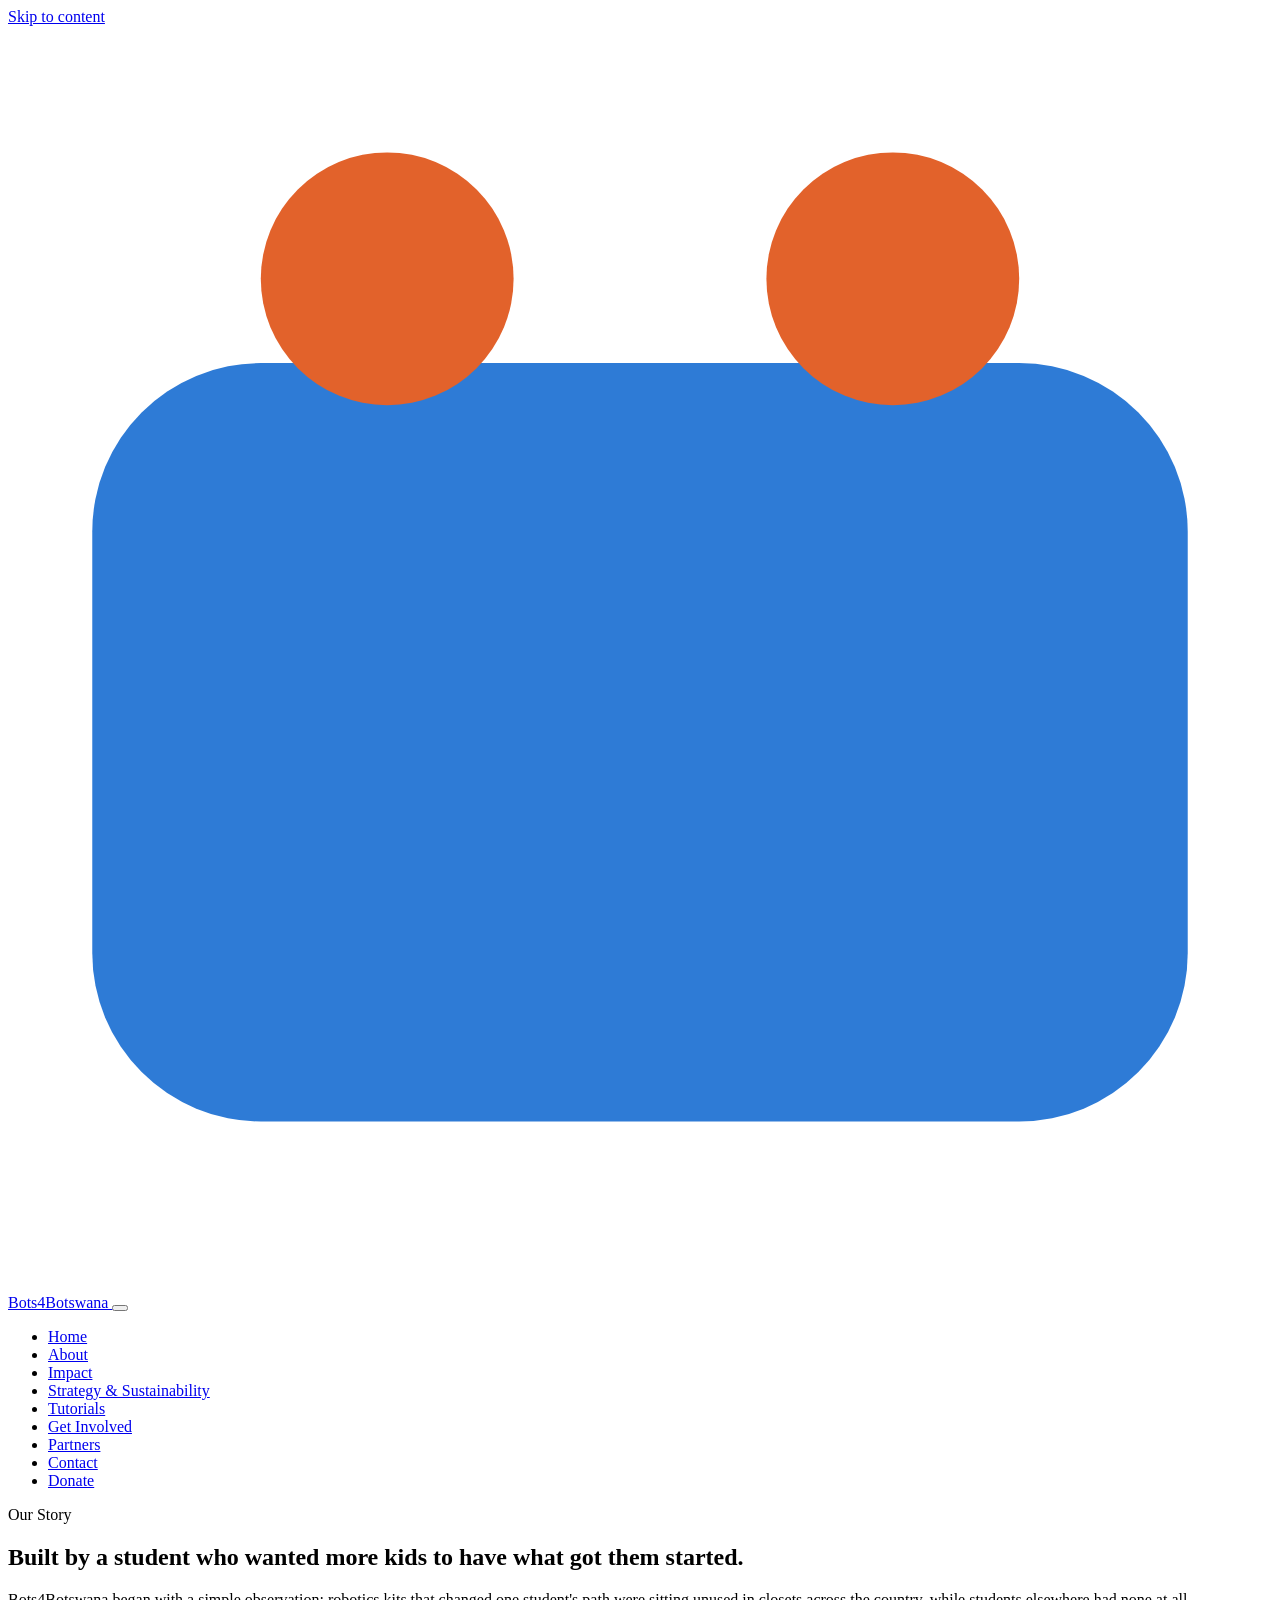
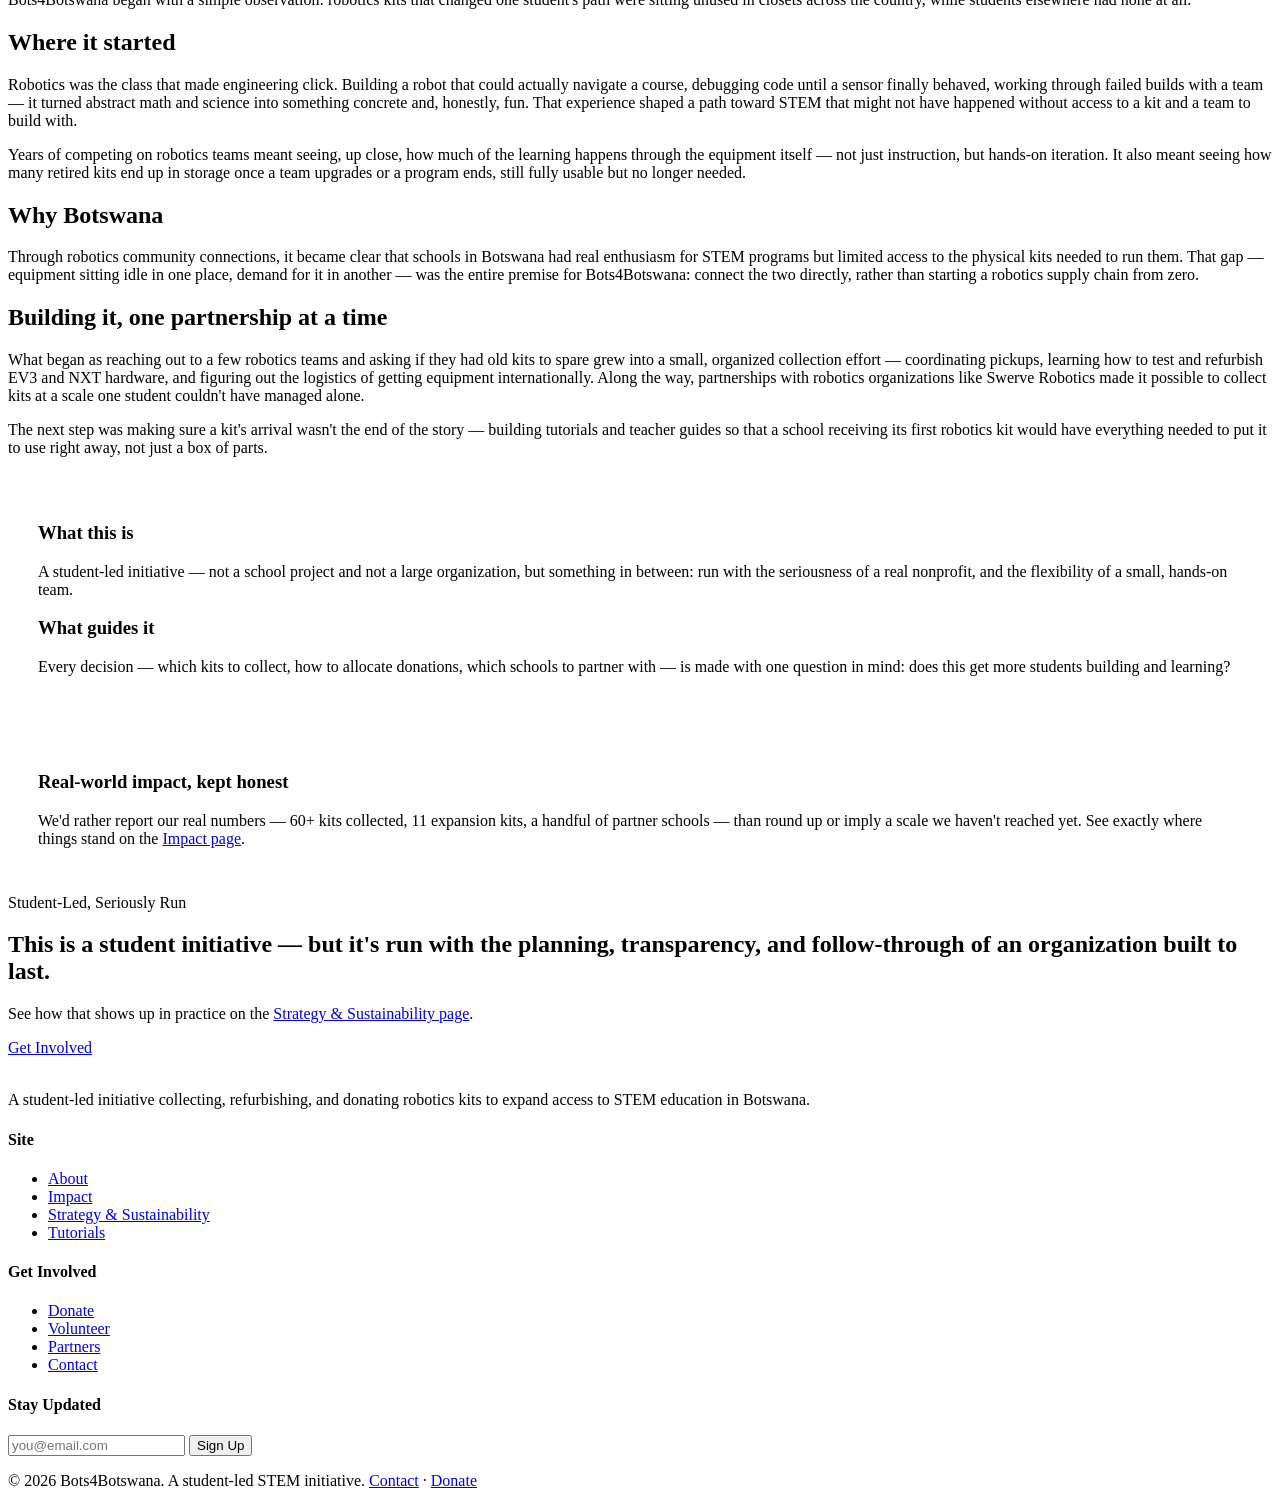
==== about.html @ ae0235b7 "Add files via upload Take two, extracted" ====
<!DOCTYPE html>
<html lang="en">
<head>
<meta charset="UTF-8">
<meta name="viewport" content="width=device-width, initial-scale=1.0">
<title>About — Bots4Botswana</title>
<meta name="description" content="The story behind Bots4Botswana — a student-led initiative bringing robotics education to Botswana.">
<link rel="preconnect" href="https://fonts.googleapis.com">
<link href="https://fonts.googleapis.com/css2?family=Space+Grotesk:wght@500;600;700&family=Inter:wght@400;500;600;700&family=IBM+Plex+Mono:wght@500;600&display=swap" rel="stylesheet">
<link rel="stylesheet" href="css/styles.css">
</head>
<body>
<a href="#main" class="skip-link">Skip to content</a>
<header class="site-header">
  <nav class="nav" aria-label="Primary">
    <a href="index.html" class="brand">
      <svg class="brand-mark" viewBox="0 0 30 30" fill="none" xmlns="http://www.w3.org/2000/svg" aria-hidden="true">
        <rect x="2" y="8" width="26" height="18" rx="4" fill="#2E7BD6"/>
        <circle cx="9" cy="6" r="3" fill="#E2622B"/>
        <circle cx="21" cy="6" r="3" fill="#E2622B"/>
      </svg>
      Bots4Botswana
    </a>
    <button class="nav-toggle" aria-label="Toggle navigation" aria-expanded="false"><span></span></button>
    <ul class="nav-links">
      <li><a href="index.html">Home</a></li>
      <li><a href="about.html">About</a></li>
      <li><a href="impact.html">Impact</a></li>
      <li><a href="strategy.html">Strategy &amp; Sustainability</a></li>
      <li><a href="tutorials.html">Tutorials</a></li>
      <li><a href="get-involved.html">Get Involved</a></li>
      <li><a href="partners.html">Partners</a></li>
      <li><a href="contact.html">Contact</a></li>
      <li class="nav-cta"><a href="get-involved.html#donate" class="btn btn-primary btn-sm">Donate</a></li>
    </ul>
  </nav>
</header>

<main id="main">

<section class="page-hero">
  <div class="container">
    <div class="eyebrow on-dark">Our Story</div>
    <h1>Built by a student who wanted more kids to have what got them started.</h1>
    <p class="lead">Bots4Botswana began with a simple observation: robotics kits that changed one student's path were sitting unused in closets across the country, while students elsewhere had none at all.</p>
  </div>
</section>

<section>
  <div class="container grid grid-2" style="align-items:flex-start; gap:56px;">
    <div class="reveal">
      <h2>Where it started</h2>
      <p>Robotics was the class that made engineering click. Building a robot that could actually navigate a course, debugging code until a sensor finally behaved, working through failed builds with a team — it turned abstract math and science into something concrete and, honestly, fun. That experience shaped a path toward STEM that might not have happened without access to a kit and a team to build with.</p>
      <p>Years of competing on robotics teams meant seeing, up close, how much of the learning happens through the equipment itself — not just instruction, but hands-on iteration. It also meant seeing how many retired kits end up in storage once a team upgrades or a program ends, still fully usable but no longer needed.</p>
      <h2 class="mt-40">Why Botswana</h2>
      <p>Through robotics community connections, it became clear that schools in Botswana had real enthusiasm for STEM programs but limited access to the physical kits needed to run them. That gap — equipment sitting idle in one place, demand for it in another — was the entire premise for Bots4Botswana: connect the two directly, rather than starting a robotics supply chain from zero.</p>
      <h2 class="mt-40">Building it, one partnership at a time</h2>
      <p>What began as reaching out to a few robotics teams and asking if they had old kits to spare grew into a small, organized collection effort — coordinating pickups, learning how to test and refurbish EV3 and NXT hardware, and figuring out the logistics of getting equipment internationally. Along the way, partnerships with robotics organizations like Swerve Robotics made it possible to collect kits at a scale one student couldn't have managed alone.</p>
      <p>The next step was making sure a kit's arrival wasn't the end of the story — building tutorials and teacher guides so that a school receiving its first robotics kit would have everything needed to put it to use right away, not just a box of parts.</p>
    </div>
    <div class="reveal reveal-2">
      <div class="card" style="padding:30px;">
        <h3>What this is</h3>
        <p class="small">A student-led initiative — not a school project and not a large organization, but something in between: run with the seriousness of a real nonprofit, and the flexibility of a small, hands-on team.</p>
        <div class="trace-divider mt-16" style="margin-bottom:16px;"></div>
        <h3>What guides it</h3>
        <p class="small">Every decision — which kits to collect, how to allocate donations, which schools to partner with — is made with one question in mind: does this get more students building and learning?</p>
      </div>
      <div class="card mt-24" style="padding:30px;">
        <h3>Real-world impact, kept honest</h3>
        <p class="small">We'd rather report our real numbers — 60+ kits collected, 11 expansion kits, a handful of partner schools — than round up or imply a scale we haven't reached yet. See exactly where things stand on the <a href="impact.html">Impact page</a>.</p>
      </div>
    </div>
  </div>
</section>

<section class="section-dim">
  <div class="container text-center reveal">
    <div class="eyebrow" style="justify-content:center;">Student-Led, Seriously Run</div>
    <h2 class="max-w-md mx-auto">This is a student initiative — but it's run with the planning, transparency, and follow-through of an organization built to last.</h2>
    <p class="max-w-sm mx-auto">See how that shows up in practice on the <a href="strategy.html">Strategy &amp; Sustainability page</a>.</p>
    <a href="get-involved.html" class="btn btn-primary mt-16">Get Involved</a>
  </div>
</section>

</main>

<footer class="site-footer">
  <div class="container">
    <div class="footer-grid">
      <div>
        <div class="brand" style="color:#fff; margin-bottom:10px;">Bots4Botswana</div>
        <p class="small">A student-led initiative collecting, refurbishing, and donating robotics kits to expand access to STEM education in Botswana.</p>
      </div>
      <div>
        <h4>Site</h4>
        <ul>
          <li><a href="about.html">About</a></li>
          <li><a href="impact.html">Impact</a></li>
          <li><a href="strategy.html">Strategy &amp; Sustainability</a></li>
          <li><a href="tutorials.html">Tutorials</a></li>
        </ul>
      </div>
      <div>
        <h4>Get Involved</h4>
        <ul>
          <li><a href="get-involved.html#donate">Donate</a></li>
          <li><a href="get-involved.html#volunteer">Volunteer</a></li>
          <li><a href="partners.html">Partners</a></li>
          <li><a href="contact.html">Contact</a></li>
        </ul>
      </div>
      <div>
        <h4>Stay Updated</h4>
        <form data-demo-form>
          <div class="newsletter-row">
            <input type="email" placeholder="you@email.com" required aria-label="Email address">
            <button class="btn btn-primary btn-sm" type="submit">Sign Up</button>
          </div>
          <p class="form-note small mt-8"></p>
        </form>
      </div>
    </div>
    <div class="footer-bottom">
      <span>© 2026 Bots4Botswana. A student-led STEM initiative.</span>
      <span><a href="contact.html">Contact</a> · <a href="get-involved.html">Donate</a></span>
    </div>
  </div>
</footer>
<script src="js/main.js"></script>
</body>
</html>
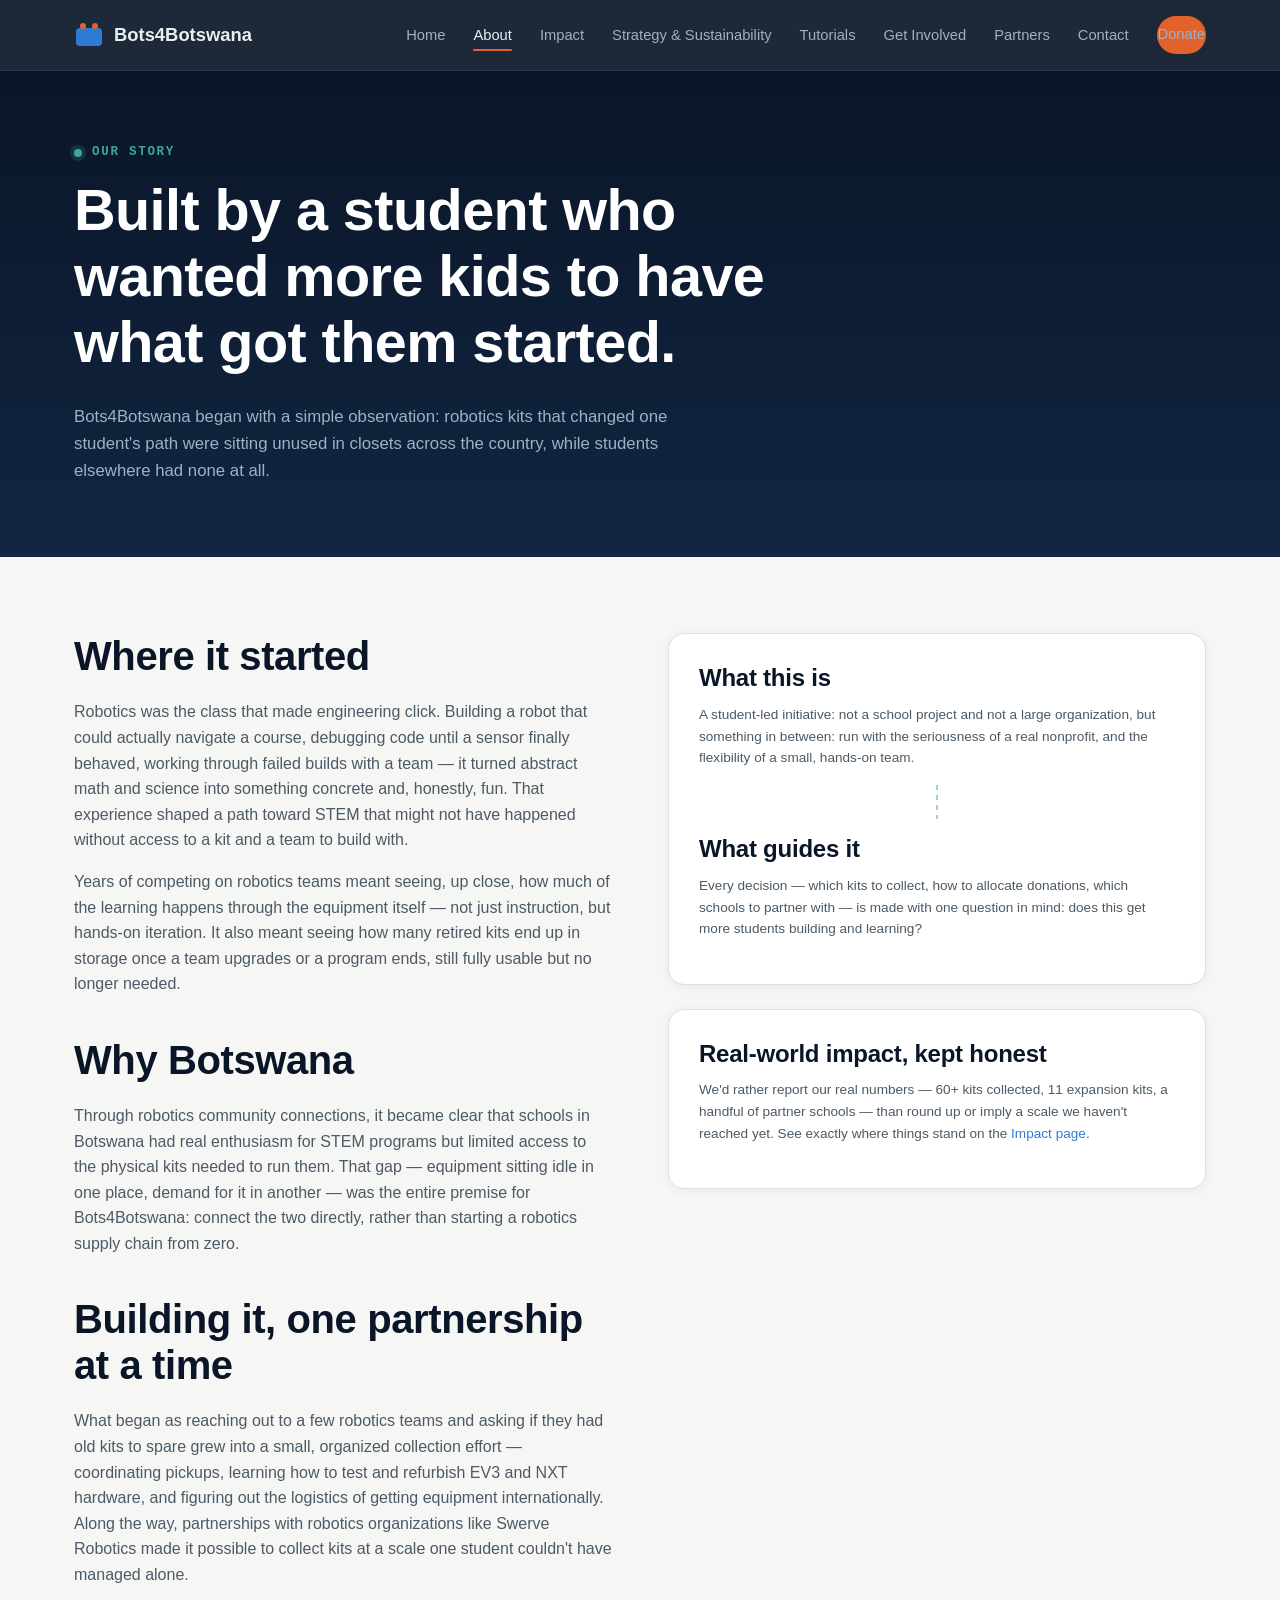
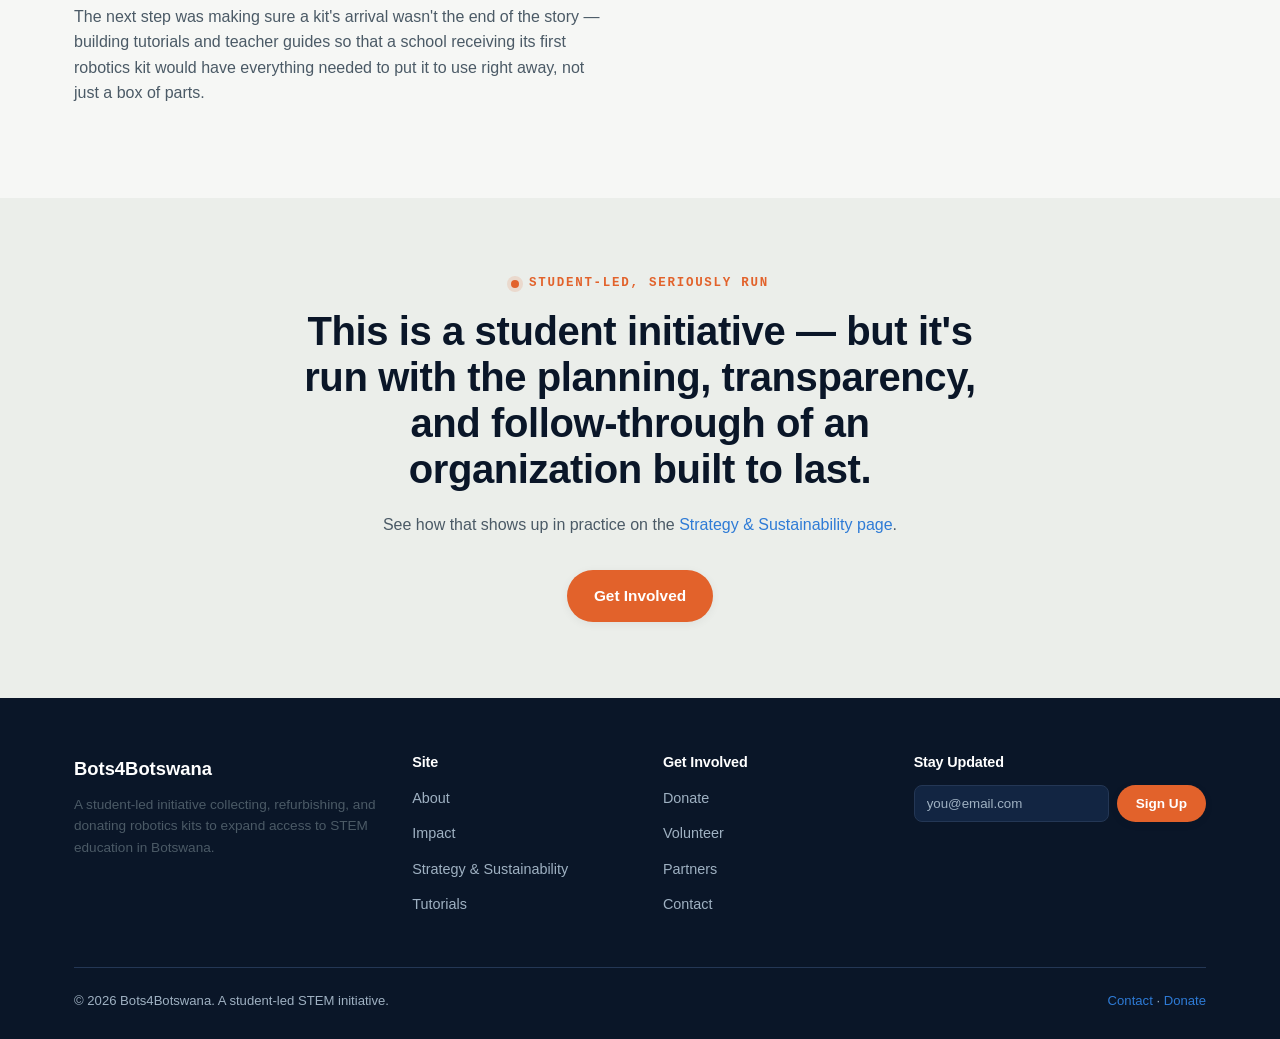
==== commit f730286d: "Update about.html" ====
--- a/about.html
+++ b/about.html
@@ -61,7 +61,7 @@
     <div class="reveal reveal-2">
       <div class="card" style="padding:30px;">
         <h3>What this is</h3>
-        <p class="small">A student-led initiative — not a school project and not a large organization, but something in between: run with the seriousness of a real nonprofit, and the flexibility of a small, hands-on team.</p>
+        <p class="small">A student-led initiative: not a school project and not a large organization, but something in between: run with the seriousness of a real nonprofit, and the flexibility of a small, hands-on team.</p>
         <div class="trace-divider mt-16" style="margin-bottom:16px;"></div>
         <h3>What guides it</h3>
         <p class="small">Every decision — which kits to collect, how to allocate donations, which schools to partner with — is made with one question in mind: does this get more students building and learning?</p>
--- a/css/styles.css
+++ b/css/styles.css
@@ -0,0 +1,502 @@
+/* =========================================================
+   Bots4Botswana — Design System
+   Signature element: "The Trace" — a dashed circuit-trace
+   line with solder-point nodes that physically represents
+   a kit's journey from collection to a student's hands.
+   ========================================================= */
+
+:root{
+  /* --- Color tokens --- */
+  --ink:        #0A1628;   /* deep navy — dark sections / header */
+  --ink-soft:   #122542;   /* lighter navy panel */
+  --paper:      #F6F7F5;   /* cool off-white — main background */
+  --paper-dim:  #EBEEEA;   /* subtle section tint */
+  --blue:       #1B4E8C;   /* Botswana-flag deep blue — brand primary */
+  --blue-bright:#2E7BD6;   /* interactive / links / buttons */
+  --orange:     #E2622B;   /* circuit-solder accent — primary CTA */
+  --orange-dark:#C24E1E;
+  --gold:       #CE9B3F;   /* savanna gold — used sparingly */
+  --trace:      #3FA796;   /* circuit-trace teal — signature line, success */
+  --text:       #16202B;
+  --text-soft:  #4B5A66;
+  --text-inverse: #E9EEF2;
+  --text-inverse-soft: #9FB1C2;
+  --white:      #FFFFFF;
+  --border:     #DCE1DC;
+  --border-dark:#243755;
+
+  /* --- Type --- */
+  --font-display: 'Space Grotesk', sans-serif;
+  --font-body: 'Inter', sans-serif;
+  --font-mono: 'IBM Plex Mono', monospace;
+
+  /* --- Radii & shadow --- */
+  --r-sm: 8px;
+  --r-md: 16px;
+  --r-lg: 28px;
+  --shadow-sm: 0 2px 10px rgba(10,22,40,0.06);
+  --shadow-md: 0 12px 32px rgba(10,22,40,0.10);
+  --shadow-lg: 0 24px 60px rgba(10,22,40,0.16);
+
+  --maxw: 1180px;
+}
+
+*,*::before,*::after{ box-sizing:border-box; }
+html{ scroll-behavior:smooth; }
+@media (prefers-reduced-motion: reduce){
+  html{ scroll-behavior:auto; }
+  *{ animation-duration:0.001ms !important; animation-iteration-count:1 !important; transition-duration:0.001ms !important; }
+}
+
+body{
+  margin:0;
+  font-family: var(--font-body);
+  color: var(--text);
+  background: var(--paper);
+  line-height:1.6;
+  -webkit-font-smoothing:antialiased;
+}
+
+h1,h2,h3,h4{
+  font-family: var(--font-display);
+  color: var(--ink);
+  line-height:1.15;
+  margin:0 0 0.5em;
+  letter-spacing:-0.01em;
+}
+h1{ font-size: clamp(2.2rem, 5vw, 3.6rem); }
+h2{ font-size: clamp(1.7rem, 3.4vw, 2.5rem); }
+h3{ font-size: clamp(1.2rem, 2vw, 1.5rem); }
+p{ margin:0 0 1em; color: var(--text-soft); }
+a{ color: var(--blue-bright); text-decoration:none; }
+img,svg{ max-width:100%; display:block; }
+
+.container{ max-width: var(--maxw); margin:0 auto; padding:0 24px; }
+
+.eyebrow{
+  font-family: var(--font-mono);
+  font-size: 0.78rem;
+  letter-spacing: 0.14em;
+  text-transform: uppercase;
+  color: var(--orange);
+  display:flex;
+  align-items:center;
+  gap:10px;
+  margin-bottom:14px;
+  font-weight:600;
+}
+.eyebrow::before{
+  content:"";
+  width:8px; height:8px; border-radius:50%;
+  background: var(--orange);
+  box-shadow: 0 0 0 4px rgba(226,98,43,0.15);
+}
+.eyebrow.on-dark{ color: var(--trace); }
+.eyebrow.on-dark::before{ background: var(--trace); box-shadow: 0 0 0 4px rgba(63,167,150,0.18); }
+
+/* =========================================================
+   HEADER / NAV
+   ========================================================= */
+.site-header{
+  position: sticky; top:0; z-index:100;
+  background: rgba(10,22,40,0.92);
+  backdrop-filter: blur(10px);
+  border-bottom: 1px solid var(--border-dark);
+}
+.nav{
+  display:flex; align-items:center; justify-content:space-between;
+  padding: 16px 24px;
+  max-width: var(--maxw); margin:0 auto;
+}
+.brand{
+  display:flex; align-items:center; gap:10px;
+  font-family: var(--font-display);
+  font-weight:700; font-size:1.15rem;
+  color: var(--text-inverse);
+}
+.brand-mark{ width:30px; height:30px; flex-shrink:0; }
+.nav-links{
+  display:flex; align-items:center; gap:28px;
+  list-style:none; margin:0; padding:0;
+}
+.nav-links a{
+  font-size:0.92rem; color: var(--text-inverse-soft);
+  font-weight:500;
+  position:relative;
+  padding:6px 0;
+  transition: color 0.2s ease;
+}
+.nav-links a:hover, .nav-links a.active{ color: var(--text-inverse); }
+.nav-links a.active::after{
+  content:""; position:absolute; left:0; right:0; bottom:-2px; height:2px;
+  background: var(--orange); border-radius:2px;
+}
+.nav-cta{
+  display:inline-flex; align-items:center; gap:8px;
+}
+.nav-toggle{
+  display:none; background:none; border:none; cursor:pointer;
+  width:34px; height:34px; position:relative;
+}
+.nav-toggle span, .nav-toggle span::before, .nav-toggle span::after{
+  content:""; position:absolute; left:6px; right:6px; height:2px; background:var(--text-inverse);
+  transition: transform 0.25s ease, opacity 0.25s ease;
+}
+.nav-toggle span{ top:16px; }
+.nav-toggle span::before{ top:-8px; }
+.nav-toggle span::after{ top:8px; }
+.nav-toggle.open span{ background:transparent; }
+.nav-toggle.open span::before{ transform: translateY(8px) rotate(45deg); }
+.nav-toggle.open span::after{ transform: translateY(-8px) rotate(-45deg); }
+
+@media (max-width: 860px){
+  .nav-links{
+    position:fixed; inset:64px 0 0 0; background: var(--ink);
+    flex-direction:column; align-items:flex-start; gap:0;
+    padding: 20px 24px; transform: translateY(-110%); transition: transform 0.3s ease;
+    border-top:1px solid var(--border-dark);
+  }
+  .nav-links.open{ transform: translateY(0); }
+  .nav-links li{ width:100%; border-bottom:1px solid var(--border-dark); }
+  .nav-links a{ display:block; padding:14px 0; }
+  .nav-toggle{ display:block; }
+}
+
+/* =========================================================
+   BUTTONS
+   ========================================================= */
+.btn{
+  display:inline-flex; align-items:center; justify-content:center; gap:8px;
+  font-family: var(--font-body);
+  font-weight:600; font-size:0.96rem;
+  padding: 13px 26px; border-radius: 999px;
+  border:1px solid transparent; cursor:pointer;
+  transition: transform 0.18s ease, box-shadow 0.18s ease, background 0.18s ease, color 0.18s ease;
+  white-space:nowrap;
+}
+.btn-primary{ background: var(--orange); color:#fff; box-shadow: var(--shadow-sm); }
+.btn-primary:hover{ background: var(--orange-dark); transform: translateY(-2px); box-shadow: var(--shadow-md); }
+.btn-ghost{ background: transparent; color: var(--text-inverse); border-color: rgba(233,238,242,0.35); }
+.btn-ghost:hover{ background: rgba(233,238,242,0.08); border-color: rgba(233,238,242,0.6); }
+.btn-outline{ background:transparent; color:var(--blue); border-color: var(--blue); }
+.btn-outline:hover{ background: var(--blue); color:#fff; transform: translateY(-2px); }
+.btn-block{ width:100%; }
+.btn-sm{ padding:9px 18px; font-size:0.85rem; }
+
+/* =========================================================
+   HERO
+   ========================================================= */
+.hero{
+  background: linear-gradient(180deg, var(--ink) 0%, var(--ink-soft) 100%);
+  color: var(--text-inverse);
+  padding: 84px 0 60px;
+  position:relative; overflow:hidden;
+}
+.hero-grid{
+  display:grid; grid-template-columns: 1.05fr 0.95fr; gap:48px; align-items:center;
+}
+.hero h1{ color:#fff; }
+.hero p.lead{ color: var(--text-inverse-soft); font-size:1.08rem; max-width:520px; }
+.hero-actions{ display:flex; gap:14px; margin-top:28px; flex-wrap:wrap; }
+.hero-art{ position:relative; }
+@media (max-width: 900px){
+  .hero-grid{ grid-template-columns:1fr; }
+  .hero-art{ order:-1; }
+}
+
+.page-hero{
+  background: linear-gradient(180deg, var(--ink) 0%, var(--ink-soft) 100%);
+  color:var(--text-inverse);
+  padding: 72px 0 56px;
+}
+.page-hero h1{ color:#fff; max-width:760px; }
+.page-hero p.lead{ color:var(--text-inverse-soft); max-width:620px; font-size:1.05rem; }
+
+/* =========================================================
+   THE TRACE — signature circuit-trace connector
+   ========================================================= */
+.trace-rail{
+  position:relative;
+  padding-left: 46px;
+}
+.trace-rail::before{
+  content:"";
+  position:absolute; left:14px; top:6px; bottom:6px; width:2px;
+  background-image: linear-gradient(var(--trace) 60%, transparent 0%);
+  background-size: 2px 12px;
+  background-repeat: repeat-y;
+  opacity:0.55;
+}
+.trace-node{
+  position:relative; margin-bottom:34px;
+}
+.trace-node:last-child{ margin-bottom:0; }
+.trace-node::before{
+  content:"";
+  position:absolute; left:-46px; top:4px;
+  width:14px; height:14px; border-radius:50%;
+  background: var(--paper);
+  border:3px solid var(--trace);
+  box-shadow: 0 0 0 4px rgba(63,167,150,0.14);
+}
+.trace-node.dark::before{ background: var(--ink-soft); }
+.trace-node h3{ margin-bottom:4px; }
+.trace-node .step-tag{
+  font-family: var(--font-mono); font-size:0.72rem; letter-spacing:0.1em;
+  color: var(--trace); text-transform:uppercase; font-weight:600;
+}
+
+/* small inline trace divider (used between sections) */
+.trace-divider{
+  height:34px; margin:0 auto; width:2px;
+  background-image: linear-gradient(var(--trace) 55%, transparent 0%);
+  background-size: 2px 10px; background-repeat: repeat-y;
+  opacity:0.5;
+}
+
+/* =========================================================
+   SECTIONS
+   ========================================================= */
+section{ padding: 76px 0; }
+.section-dark{ background: var(--ink); color: var(--text-inverse); }
+.section-dark h2, .section-dark h3{ color:#fff; }
+.section-dark p{ color: var(--text-inverse-soft); }
+.section-dim{ background: var(--paper-dim); }
+.section-head{ max-width:680px; margin-bottom:44px; }
+.section-head.center{ margin-left:auto; margin-right:auto; text-align:center; }
+
+/* =========================================================
+   CARDS
+   ========================================================= */
+.card{
+  background:#fff; border:1px solid var(--border); border-radius: var(--r-md);
+  padding: 28px; box-shadow: var(--shadow-sm);
+  transition: transform 0.25s ease, box-shadow 0.25s ease;
+}
+.card:hover{ transform: translateY(-4px); box-shadow: var(--shadow-md); }
+.card-dark{ background: var(--ink-soft); border-color: var(--border-dark); }
+
+.grid{ display:grid; gap:24px; }
+.grid-2{ grid-template-columns: repeat(2, 1fr); }
+.grid-3{ grid-template-columns: repeat(3, 1fr); }
+.grid-4{ grid-template-columns: repeat(4, 1fr); }
+@media (max-width: 900px){
+  .grid-3, .grid-4{ grid-template-columns: repeat(2,1fr); }
+}
+@media (max-width: 600px){
+  .grid-2, .grid-3, .grid-4{ grid-template-columns: 1fr; }
+}
+
+/* =========================================================
+   STATS / ANIMATED COUNTERS
+   ========================================================= */
+.stat-card{
+  text-align:center; padding: 30px 20px;
+  background: var(--ink-soft); border:1px solid var(--border-dark);
+  border-radius: var(--r-md);
+}
+.stat-num{
+  font-family: var(--font-mono); font-weight:600;
+  font-size: clamp(2rem, 4vw, 2.6rem);
+  color: var(--trace);
+  display:block;
+}
+.stat-label{
+  font-size:0.86rem; color: var(--text-inverse-soft); margin-top:6px;
+}
+
+.dashboard-card{
+  background:#fff; border:1px solid var(--border); border-radius: var(--r-md);
+  padding:24px; text-align:left; box-shadow: var(--shadow-sm);
+}
+.dashboard-card .stat-num{ color: var(--blue); }
+.dashboard-card .stat-label{ color: var(--text-soft); }
+.dashboard-card .stat-note{ font-size:0.78rem; color:var(--text-soft); opacity:0.75; font-family:var(--font-mono); }
+
+/* =========================================================
+   PROGRESS BAR
+   ========================================================= */
+.progress-wrap{
+  background:#fff; border:1px solid var(--border); border-radius: var(--r-lg);
+  padding: 32px; box-shadow: var(--shadow-sm);
+}
+.progress-top{ display:flex; justify-content:space-between; align-items:baseline; margin-bottom:14px; flex-wrap:wrap; gap:8px; }
+.progress-top .amount{ font-family:var(--font-mono); font-size:1.6rem; font-weight:600; color:var(--ink); }
+.progress-top .goal{ font-family:var(--font-mono); color:var(--text-soft); font-size:0.95rem; }
+.progress-track{
+  height:14px; border-radius:999px; background: var(--paper-dim); overflow:hidden;
+  border:1px solid var(--border);
+}
+.progress-fill{
+  height:100%; border-radius:999px;
+  background: linear-gradient(90deg, var(--orange), var(--gold));
+  width:0%; transition: width 1.4s cubic-bezier(.2,.8,.2,1);
+}
+.progress-meta{ display:flex; justify-content:space-between; margin-top:10px; font-size:0.82rem; color:var(--text-soft); }
+
+/* =========================================================
+   ROUTE MAP (USA -> Botswana)
+   ========================================================= */
+.route-map{ position:relative; }
+.route-svg .route-path{
+  fill:none; stroke: var(--trace); stroke-width:2.5; stroke-dasharray:6 8;
+  stroke-linecap:round;
+  stroke-dashoffset:600;
+}
+.route-svg .route-path.animate{ animation: dash-flow 3.5s linear infinite; }
+@keyframes dash-flow{ to{ stroke-dashoffset:0; } }
+.route-node-label{ font-family: var(--font-mono); font-size:11px; fill: var(--text-inverse-soft); letter-spacing:0.06em; }
+.route-node-label.light{ fill: var(--text-soft); }
+
+/* =========================================================
+   TIMELINE / ROADMAP (Phase 1/2/3)
+   ========================================================= */
+.roadmap{ display:grid; grid-template-columns: repeat(3, 1fr); gap:24px; }
+@media (max-width: 860px){ .roadmap{ grid-template-columns:1fr; } }
+.phase-card{
+  border:1px solid var(--border); border-radius: var(--r-md); padding:26px;
+  background:#fff; position:relative; box-shadow: var(--shadow-sm);
+}
+.phase-tag{
+  font-family: var(--font-mono); font-size:0.75rem; letter-spacing:0.1em;
+  color: var(--blue); text-transform:uppercase; font-weight:700;
+  display:inline-block; margin-bottom:10px;
+}
+.phase-card ul{ margin:14px 0 0; padding-left:18px; color:var(--text-soft); }
+.phase-card li{ margin-bottom:6px; }
+
+/* =========================================================
+   FLOW DIAGRAM (Impact / Operational Model)
+   ========================================================= */
+.flow{
+  display:flex; flex-direction:column; align-items:center; gap:0;
+}
+.flow-step{
+  width:100%; max-width:520px;
+  background:#fff; border:1px solid var(--border); border-radius:var(--r-md);
+  padding:20px 24px; text-align:center; box-shadow: var(--shadow-sm);
+  position:relative;
+}
+.flow-step .step-num{
+  font-family:var(--font-mono); font-size:0.75rem; color:var(--orange); font-weight:700;
+}
+.flow-arrow{ height:32px; display:flex; align-items:center; justify-content:center; }
+.flow-arrow svg{ opacity:0.6; }
+
+/* =========================================================
+   TESTIMONIAL / QUOTE
+   ========================================================= */
+.quote-card{
+  border-left:3px solid var(--trace);
+  padding:18px 24px; background:#fff; border-radius: 0 var(--r-md) var(--r-md) 0;
+  box-shadow: var(--shadow-sm);
+}
+.quote-card p{ font-style:italic; color: var(--text); font-size:1.02rem; }
+.quote-attr{ font-family:var(--font-mono); font-size:0.82rem; color:var(--text-soft); }
+
+/* =========================================================
+   FORMS
+   ========================================================= */
+.form-field{ margin-bottom:18px; }
+.form-field label{
+  display:block; font-size:0.85rem; font-weight:600; color:var(--ink); margin-bottom:6px;
+}
+.form-field input, .form-field textarea, .form-field select{
+  width:100%; padding:12px 14px; border-radius:var(--r-sm); border:1px solid var(--border);
+  font-family:var(--font-body); font-size:0.95rem; background:#fff; color:var(--text);
+  transition: border-color 0.2s ease, box-shadow 0.2s ease;
+}
+.form-field input:focus, .form-field textarea:focus, .form-field select:focus{
+  outline:none; border-color: var(--blue-bright); box-shadow: 0 0 0 3px rgba(46,123,214,0.15);
+}
+.form-field textarea{ min-height:130px; resize:vertical; }
+
+/* =========================================================
+   TUTORIAL / RESOURCE CARDS
+   ========================================================= */
+.tag{
+  display:inline-block; font-family:var(--font-mono); font-size:0.72rem;
+  padding:4px 10px; border-radius:999px; background: var(--paper-dim); color:var(--blue);
+  border:1px solid var(--border); margin-right:6px; margin-bottom:6px;
+}
+.resource-card{ display:flex; flex-direction:column; height:100%; }
+.resource-card .resource-type{
+  font-family:var(--font-mono); font-size:0.72rem; color:var(--orange); letter-spacing:0.08em;
+  text-transform:uppercase; margin-bottom:10px; font-weight:700;
+}
+.resource-card h3{ margin-bottom:8px; }
+.resource-card .resource-link{ margin-top:auto; font-weight:600; font-size:0.9rem; }
+
+/* =========================================================
+   PARTNER / LOGO CARDS
+   ========================================================= */
+.logo-card{
+  display:flex; align-items:center; justify-content:center; height:110px;
+  border:1px solid var(--border); border-radius:var(--r-md); background:#fff;
+  padding:20px; font-family:var(--font-display); font-weight:700; color:var(--blue);
+  text-align:center;
+}
+.logo-card.empty{ color:var(--text-soft); font-family:var(--font-body); font-weight:500; font-size:0.85rem; border-style:dashed; }
+
+/* =========================================================
+   FOOTER
+   ========================================================= */
+.site-footer{ background: var(--ink); color: var(--text-inverse-soft); padding: 56px 0 28px; }
+.footer-grid{ display:grid; grid-template-columns: 1.4fr 1fr 1fr 1.2fr; gap:32px; }
+@media (max-width: 760px){ .footer-grid{ grid-template-columns: 1fr 1fr; } }
+.footer-grid h4{ color:#fff; font-size:0.9rem; margin-bottom:14px; }
+.footer-grid ul{ list-style:none; padding:0; margin:0; }
+.footer-grid li{ margin-bottom:10px; }
+.footer-grid a{ color: var(--text-inverse-soft); font-size:0.9rem; }
+.footer-grid a:hover{ color:#fff; }
+.footer-bottom{
+  border-top:1px solid var(--border-dark); margin-top:40px; padding-top:22px;
+  display:flex; justify-content:space-between; flex-wrap:wrap; gap:12px;
+  font-size:0.82rem;
+}
+.newsletter-row{ display:flex; gap:8px; margin-top:10px; }
+.newsletter-row input{
+  flex:1; padding:10px 12px; border-radius:var(--r-sm); border:1px solid var(--border-dark);
+  background: var(--ink-soft); color:#fff; font-family:var(--font-body);
+}
+.newsletter-row input::placeholder{ color: var(--text-inverse-soft); }
+
+/* =========================================================
+   REVEAL ANIMATIONS
+   ========================================================= */
+.reveal{ opacity:0; transform: translateY(22px); transition: opacity 0.7s ease, transform 0.7s ease; }
+.reveal.in{ opacity:1; transform:translateY(0); }
+.reveal-1{ transition-delay: 0.05s; }
+.reveal-2{ transition-delay: 0.15s; }
+.reveal-3{ transition-delay: 0.25s; }
+.reveal-4{ transition-delay: 0.35s; }
+
+/* =========================================================
+   MISC UTILITIES
+   ========================================================= */
+.flex{ display:flex; }
+.items-center{ align-items:center; }
+.justify-between{ justify-content:space-between; }
+.gap-8{ gap:8px; } .gap-12{ gap:12px; } .gap-16{ gap:16px; } .gap-24{ gap:24px; }
+.mt-0{ margin-top:0; } .mt-8{ margin-top:8px; } .mt-16{ margin-top:16px; } .mt-24{ margin-top:24px; } .mt-40{ margin-top:40px; }
+.mb-0{ margin-bottom:0; }
+.text-center{ text-align:center; }
+.small{ font-size:0.85rem; }
+.mono{ font-family:var(--font-mono); }
+.text-inverse{ color: var(--text-inverse); }
+.text-soft{ color: var(--text-soft); }
+.max-w-sm{ max-width:520px; }
+.max-w-md{ max-width:680px; }
+.max-w-lg{ max-width:820px; }
+.mx-auto{ margin-left:auto; margin-right:auto; }
+.badge-pill{
+  display:inline-flex; align-items:center; gap:8px;
+  background: rgba(63,167,150,0.12); color: var(--trace);
+  border:1px solid rgba(63,167,150,0.3);
+  padding:6px 14px; border-radius:999px; font-size:0.8rem; font-family:var(--font-mono);
+}
+.skip-link{
+  position:absolute; left:-999px; top:0; background:#fff; color:#000; padding:10px 16px;
+  z-index:1000; border-radius: 0 0 8px 0;
+}
+.skip-link:focus{ left:0; }
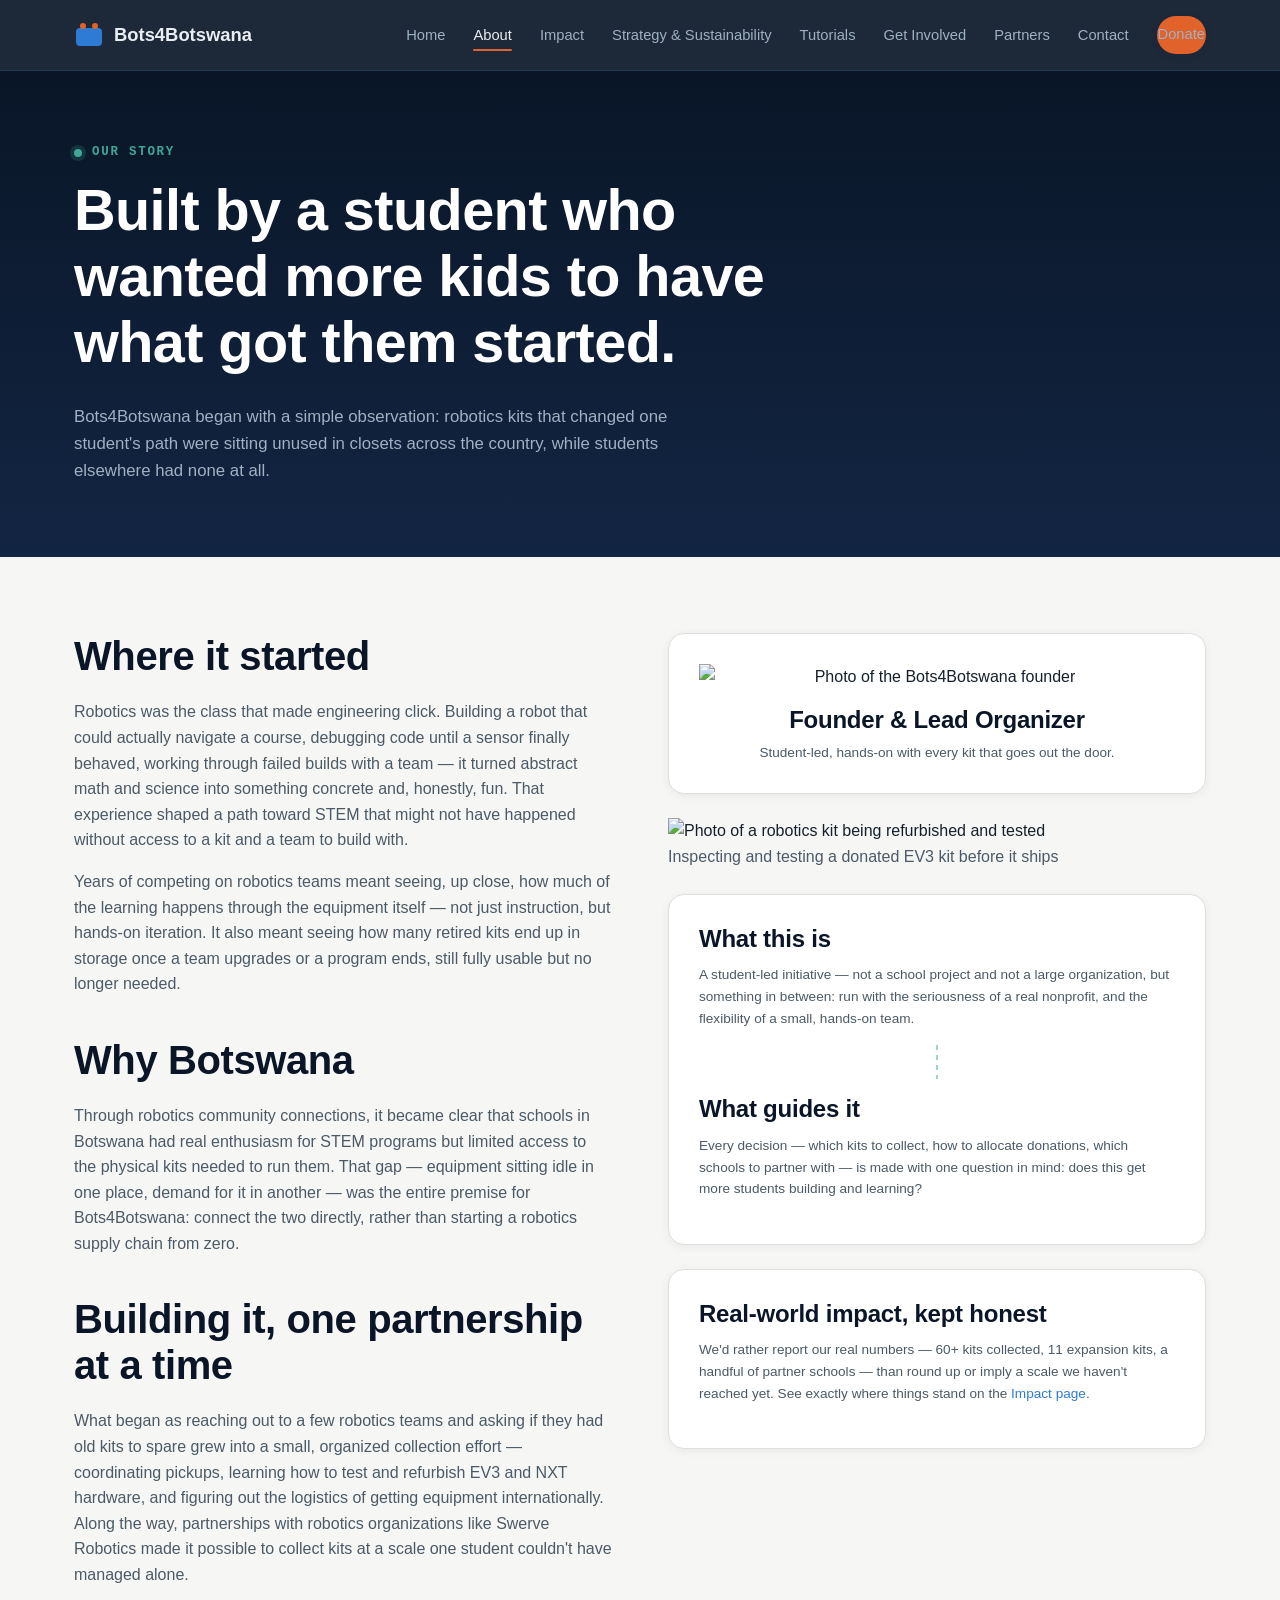
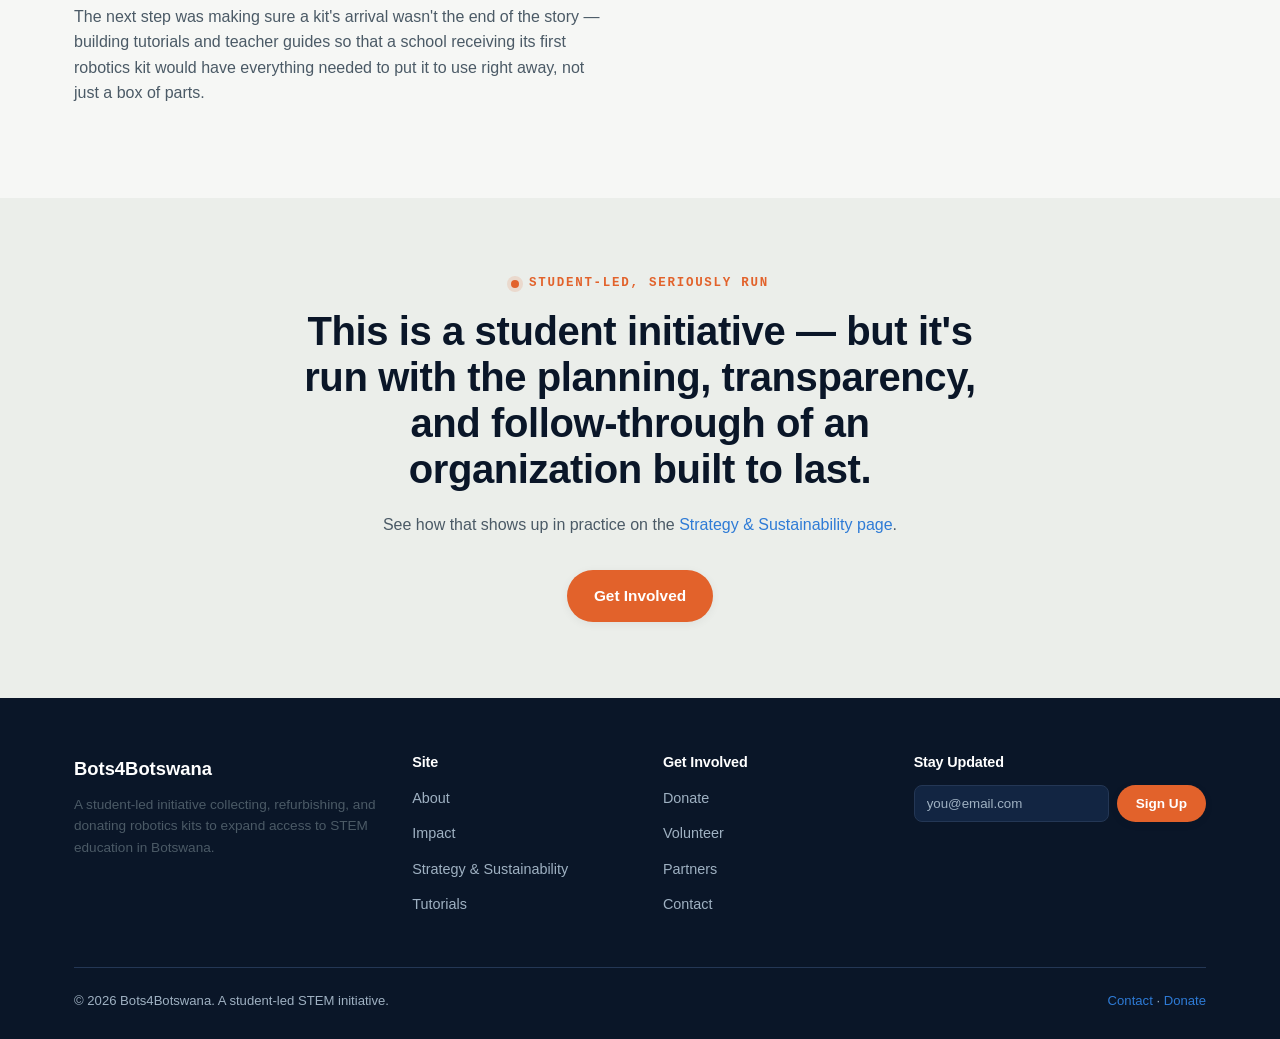
==== commit 2830cf95: "Add files via upload" ====
--- a/about.html
+++ b/about.html
@@ -59,9 +59,22 @@
       <p>The next step was making sure a kit's arrival wasn't the end of the story — building tutorials and teacher guides so that a school receiving its first robotics kit would have everything needed to put it to use right away, not just a box of parts.</p>
     </div>
     <div class="reveal reveal-2">
-      <div class="card" style="padding:30px;">
+      <div class="card text-center" style="padding:30px;">
+        <div class="img-frame circle headshot">
+          <img src="img/founder-headshot.jpg" alt="Photo of the Bots4Botswana founder"
+            onerror="imgFallback(this, 'img/founder-headshot.jpg')">
+        </div>
+        <h3 class="mt-16 mb-0">Founder &amp; Lead Organizer</h3>
+        <p class="small mt-8 mb-0">Student-led, hands-on with every kit that goes out the door.</p>
+      </div>
+      <div class="img-frame ratio-4-3 mt-24">
+        <img src="img/kit-refurbishment.jpg" alt="Photo of a robotics kit being refurbished and tested"
+          onerror="imgFallback(this, 'img/kit-refurbishment.jpg')">
+      </div>
+      <p class="img-caption">Inspecting and testing a donated EV3 kit before it ships</p>
+      <div class="card mt-24" style="padding:30px;">
         <h3>What this is</h3>
-        <p class="small">A student-led initiative: not a school project and not a large organization, but something in between: run with the seriousness of a real nonprofit, and the flexibility of a small, hands-on team.</p>
+        <p class="small">A student-led initiative — not a school project and not a large organization, but something in between: run with the seriousness of a real nonprofit, and the flexibility of a small, hands-on team.</p>
         <div class="trace-divider mt-16" style="margin-bottom:16px;"></div>
         <h3>What guides it</h3>
         <p class="small">Every decision — which kits to collect, how to allocate donations, which schools to partner with — is made with one question in mind: does this get more students building and learning?</p>
